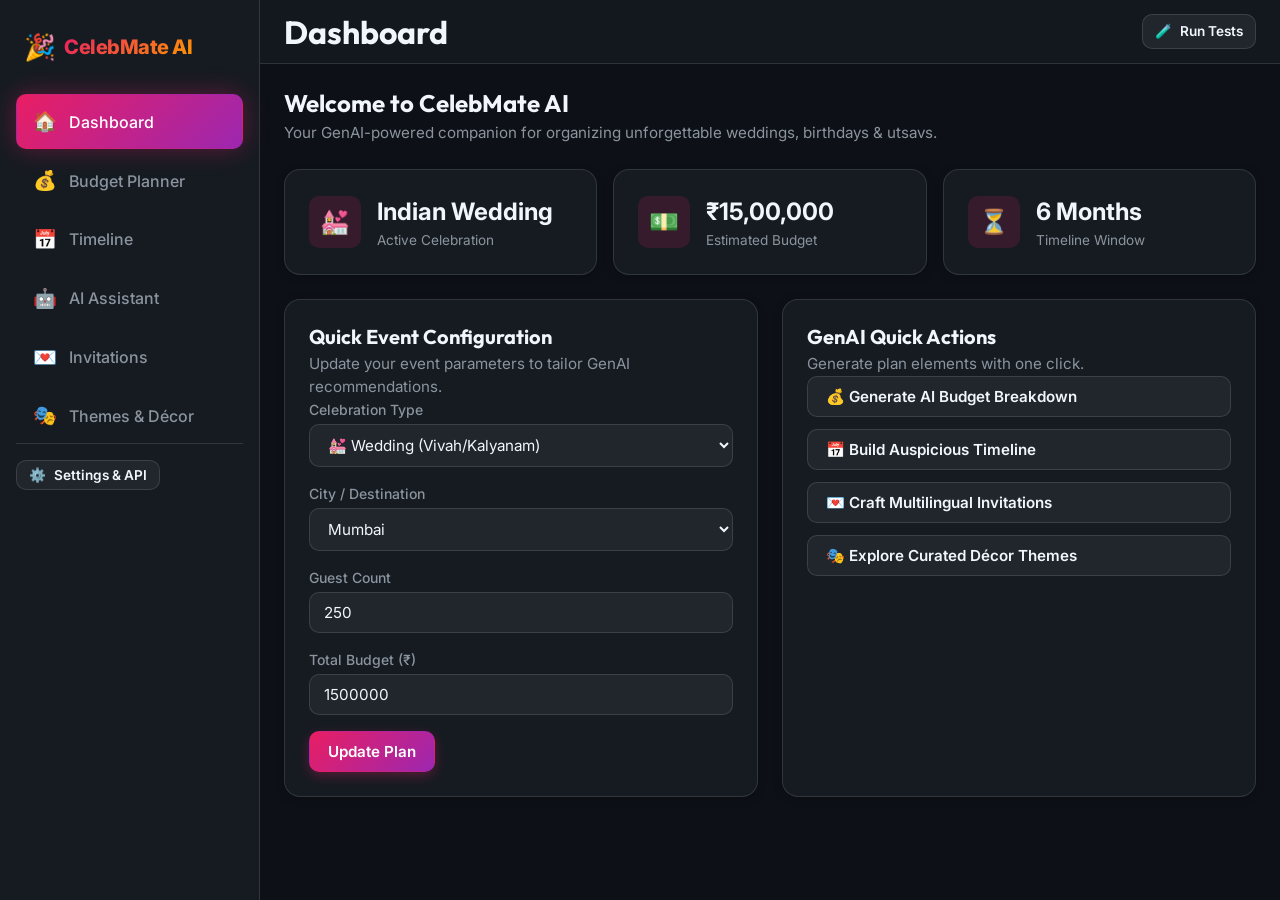
==== index.html @ 242950b4 "feat: build main UI layout and navigation shell" ====
<!DOCTYPE html>
<html lang="en">
<head>
  <meta charset="UTF-8">
  <meta name="viewport" content="width=device-width, initial-scale=1.0">
  <meta name="description" content="CelebMate AI — GenAI-powered Celebration & Event Planner for Indian weddings, birthdays, and community events with AI budget, timeline, and custom ideas.">
  <meta name="theme-color" content="#0D1117">
  <title>CelebMate AI — Smart Celebration & Event Planner</title>
  
  <link rel="preconnect" href="https://fonts.googleapis.com">
  <link rel="preconnect" href="https://fonts.gstatic.com" crossorigin>
  <link href="https://fonts.googleapis.com/css2?family=Inter:wght@400;500;600;700&family=Outfit:wght@500;600;700;800&display=swap" rel="stylesheet">
  
  <link rel="stylesheet" href="css/variables.css">
  <link rel="stylesheet" href="css/base.css">
  <link rel="stylesheet" href="css/components.css">
  <link rel="stylesheet" href="css/modals-toasts.css">
  <link rel="stylesheet" href="css/pages.css">
  <link rel="stylesheet" href="css/features-extra.css">
</head>
<body>
  <a href="#mainContent" class="skip-link">Skip to main content</a>

  <div class="app-container">
    <aside class="sidebar" id="appSidebar" aria-label="Main Navigation">
      <div class="brand-header">
        <span class="brand-logo" aria-hidden="true">🎉</span>
        <span class="brand-title gradient-text">CelebMate AI</span>
      </div>

      <nav>
        <ul class="nav-menu">
          <li class="nav-item">
            <a href="#dashboard" class="nav-link active" data-section="dashboard" aria-label="Dashboard">
              <span class="nav-icon" aria-hidden="true">🏠</span>
              <span>Dashboard</span>
            </a>
          </li>
          <li class="nav-item">
            <a href="#budget" class="nav-link" data-section="budget" aria-label="Budget Planner">
              <span class="nav-icon" aria-hidden="true">💰</span>
              <span>Budget Planner</span>
            </a>
          </li>
          <li class="nav-item">
            <a href="#timeline" class="nav-link" data-section="timeline" aria-label="Timeline Generator">
              <span class="nav-icon" aria-hidden="true">📅</span>
              <span>Timeline</span>
            </a>
          </li>
          <li class="nav-item">
            <a href="#chat" class="nav-link" data-section="chat" aria-label="AI Chat Assistant">
              <span class="nav-icon" aria-hidden="true">🤖</span>
              <span>AI Assistant</span>
            </a>
          </li>
          <li class="nav-item">
            <a href="#invitation" class="nav-link" data-section="invitation" aria-label="Invitation Generator">
              <span class="nav-icon" aria-hidden="true">💌</span>
              <span>Invitations</span>
            </a>
          </li>
          <li class="nav-item">
            <a href="#themes" class="nav-link" data-section="themes" aria-label="Themes and Decor">
              <span class="nav-icon" aria-hidden="true">🎭</span>
              <span>Themes & Décor</span>
            </a>
          </li>
        </ul>
      </nav>

      <div class="sidebar-footer">
        <button id="openSettingsBtn" class="btn btn-secondary btn-sm" aria-label="Open Settings">
          <span aria-hidden="true">⚙️</span> Settings & API
        </button>
      </div>
    </aside>

    <div class="main-content">
      <header class="app-header">
        <div class="header-left">
          <button id="mobileMenuBtn" class="mobile-menu-btn" aria-label="Toggle navigation menu">☰</button>
          <h1 id="headerTitle">Dashboard</h1>
        </div>
        <div class="header-right">
          <a href="tests/test.html" class="btn btn-secondary btn-sm" id="runTestsNavBtn" aria-label="Run Automated Tests">
            <span aria-hidden="true">🧪</span> Run Tests
          </a>
        </div>
      </header>

      <main id="mainContent" class="page-wrapper" tabindex="-1">
        <!-- Dashboard Section -->
        <section id="section-dashboard" class="app-section">
          <div class="section-header">
            <h2>Welcome to CelebMate AI</h2>
            <p class="section-subtitle">Your GenAI-powered companion for organizing unforgettable weddings, birthdays & utsavs.</p>
          </div>

          <div class="grid-3">
            <div class="card stat-card">
              <div class="stat-icon" aria-hidden="true">💒</div>
              <div>
                <div class="stat-value" id="dashEventSummary">Indian Wedding</div>
                <div class="stat-label">Active Celebration</div>
              </div>
            </div>
            <div class="card stat-card">
              <div class="stat-icon" aria-hidden="true">💵</div>
              <div>
                <div class="stat-value" id="dashBudgetSummary">₹15,00,000</div>
                <div class="stat-label">Estimated Budget</div>
              </div>
            </div>
            <div class="card stat-card">
              <div class="stat-icon" aria-hidden="true">⏳</div>
              <div>
                <div class="stat-value" id="dashDaysLeft">6 Months</div>
                <div class="stat-label">Timeline Window</div>
              </div>
            </div>
          </div>

          <div class="grid-2 card-spacing">
            <div class="card">
              <h3>Quick Event Configuration</h3>
              <p class="section-subtitle">Update your event parameters to tailor GenAI recommendations.</p>
              <form id="quickEventForm">
                <div class="form-group">
                  <label for="eventSelect" class="form-label">Celebration Type</label>
                  <select id="eventSelect" class="form-control"></select>
                </div>
                <div class="form-group">
                  <label for="citySelect" class="form-label">City / Destination</label>
                  <select id="citySelect" class="form-control"></select>
                </div>
                <div class="form-group">
                  <label for="guestInput" class="form-label">Guest Count</label>
                  <input type="number" id="guestInput" class="form-control" value="250" min="10" max="10000">
                </div>
                <div class="form-group">
                  <label for="budgetInput" class="form-label">Total Budget (₹)</label>
                  <input type="number" id="budgetInput" class="form-control" value="1500000" min="5000" step="5000">
                </div>
                <button type="submit" class="btn btn-primary" id="saveEventParamsBtn">Update Plan</button>
              </form>
            </div>

            <div class="card">
              <h3>GenAI Quick Actions</h3>
              <p class="section-subtitle">Generate plan elements with one click.</p>
              <div class="nav-menu">
                <button class="btn btn-secondary quick-action-btn" data-target="budget">💰 Generate AI Budget Breakdown</button>
                <button class="btn btn-secondary quick-action-btn" data-target="timeline">📅 Build Auspicious Timeline</button>
                <button class="btn btn-secondary quick-action-btn" data-target="invitation">💌 Craft Multilingual Invitations</button>
                <button class="btn btn-secondary quick-action-btn" data-target="themes">🎭 Explore Curated Décor Themes</button>
              </div>
            </div>
          </div>
        </section>

        <!-- Budget Planner Section -->
        <section id="section-budget" class="app-section hidden" aria-hidden="true"></section>

        <!-- Timeline Section -->
        <section id="section-timeline" class="app-section hidden" aria-hidden="true"></section>

        <!-- Chat Assistant Section -->
        <section id="section-chat" class="app-section hidden" aria-hidden="true"></section>

        <!-- Invitation Generator Section -->
        <section id="section-invitation" class="app-section hidden" aria-hidden="true"></section>

        <!-- Themes Section -->
        <section id="section-themes" class="app-section hidden" aria-hidden="true"></section>
      </main>
    </div>
  </div>

  <!-- Settings / BYOK Modal -->
  <div id="settingsModal" class="modal-backdrop hidden" aria-hidden="true" role="dialog" aria-modal="true" aria-labelledby="settingsModalTitle">
    <div class="modal-dialog">
      <div class="modal-header">
        <h3 id="settingsModalTitle">Settings & Gemini API Key</h3>
        <button id="closeSettingsBtn" class="btn btn-secondary btn-sm" aria-label="Close dialog">✕</button>
      </div>
      <div class="modal-body">
        <p class="section-subtitle">CelebMate AI uses <strong>gemini-3.1-flash-lite</strong>. Enter your personal key below (BYOK pattern). It is saved locally in your browser.</p>
        <div class="form-group">
          <label for="apiKeyInput" class="form-label">Google Gemini API Key</label>
          <input type="password" id="apiKeyInput" class="form-control" placeholder="AIzaSy...">
        </div>
      </div>
      <div class="modal-footer">
        <button id="clearApiKeyBtn" class="btn btn-secondary">Remove Key</button>
        <button id="saveApiKeyBtn" class="btn btn-primary">Save Key</button>
      </div>
    </div>
  </div>

  <div id="toastContainer" class="toast-container" aria-live="polite"></div>

  <script type="module" src="js/app.js"></script>
</body>
</html>
---- css/variables.css ----
/* CelebMate AI — CSS Custom Properties & Design Tokens */
:root {
  /* Brand / Palette (Festive Celebration theme) */
  --color-primary: #E91E63;
  --color-primary-hover: #D81557;
  --color-primary-light: rgba(233, 30, 99, 0.15);
  --color-secondary: #FF9800;
  --color-secondary-hover: #F57C00;
  --color-accent: #9C27B0;
  --color-accent-light: rgba(156, 39, 176, 0.15);

  /* Backgrounds & Surfaces (Sleek Dark Theme) */
  --color-bg-base: #0D1117;
  --color-bg-surface: #161B22;
  --color-bg-surface-elevated: #21262D;
  --color-bg-glass: rgba(22, 27, 34, 0.75);
  --color-bg-glass-card: rgba(255, 255, 255, 0.04);
  --color-border: rgba(240, 246, 252, 0.12);
  --color-border-glow: rgba(233, 30, 99, 0.4);

  /* Text & Hierarchy (WCAG AA Compliant contrast) */
  --color-text-primary: #F0F6FC;
  --color-text-secondary: #8B949E;
  --color-text-muted: #6E7681;
  --color-text-inverse: #0D1117;

  /* Status Colors */
  --color-success: #2EA043;
  --color-success-bg: rgba(46, 160, 67, 0.15);
  --color-warning: #D29922;
  --color-warning-bg: rgba(210, 153, 34, 0.15);
  --color-danger: #F85149;
  --color-danger-bg: rgba(248, 81, 73, 0.15);
  --color-info: #58A6FF;

  /* Typography */
  --font-heading: 'Outfit', -apple-system, BlinkMacSystemFont, 'Segoe UI', sans-serif;
  --font-body: 'Inter', -apple-system, BlinkMacSystemFont, 'Segoe UI', Roboto, sans-serif;
  --font-mono: 'SFMono-Regular', Consolas, 'Liberation Mono', Menlo, monospace;

  /* Spacing */
  --space-2xs: 4px;
  --space-xs: 8px;
  --space-sm: 12px;
  --space-md: 16px;
  --space-lg: 24px;
  --space-xl: 32px;
  --space-2xl: 48px;

  /* Radii & Shadows */
  --radius-sm: 6px;
  --radius-md: 10px;
  --radius-lg: 16px;
  --radius-full: 9999px;
  --shadow-sm: 0 2px 8px rgba(0, 0, 0, 0.25);
  --shadow-md: 0 4px 16px rgba(0, 0, 0, 0.4);
  --shadow-lg: 0 12px 32px rgba(0, 0, 0, 0.55);
  --shadow-glow: 0 0 24px rgba(233, 30, 99, 0.35);

  /* Transitions */
  --transition-fast: 150ms ease;
  --transition-normal: 250ms cubic-bezier(0.4, 0, 0.2, 1);

  /* Layout */
  --sidebar-width: 260px;
  --header-height: 64px;
  --max-content-width: 1280px;
}
---- css/base.css ----
/* CelebMate AI — Base Styles & Reset */
*, *::before, *::after {
  box-sizing: border-box;
  margin: 0;
  padding: 0;
}

html {
  font-size: 16px;
  scroll-behavior: smooth;
  background-color: var(--color-bg-base);
  color: var(--color-text-primary);
  font-family: var(--font-body);
  line-height: 1.5;
  -webkit-font-smoothing: antialiased;
}

body {
  min-height: 100vh;
  display: flex;
  flex-direction: column;
  background-color: var(--color-bg-base);
  color: var(--color-text-primary);
  overflow-x: hidden;
}

/* Accessibility: Skip Navigation Link */
.skip-link {
  position: absolute;
  top: -100px;
  left: var(--space-md);
  background: var(--color-primary);
  color: #fff;
  padding: var(--space-xs) var(--space-md);
  border-radius: var(--radius-sm);
  z-index: 9999;
  text-decoration: none;
  font-weight: 600;
  transition: top var(--transition-fast);
}

.skip-link:focus-visible {
  top: var(--space-md);
  outline: 3px solid var(--color-secondary);
}

/* Accessible Focus Outlines */
:focus-visible {
  outline: 2px solid var(--color-primary);
  outline-offset: 2px;
}

/* Typography Hierarchy */
h1, h2, h3, h4, h5, h6 {
  font-family: var(--font-heading);
  font-weight: 700;
  color: var(--color-text-primary);
  line-height: 1.25;
}

h1 { font-size: 2rem; }
h2 { font-size: 1.5rem; }
h3 { font-size: 1.25rem; }
h4 { font-size: 1.1rem; }

p {
  color: var(--color-text-secondary);
}

a {
  color: var(--color-info);
  text-decoration: none;
  transition: color var(--transition-fast);
}

a:hover {
  text-decoration: underline;
}

/* App Shell Structure */
.app-container {
  display: flex;
  min-height: 100vh;
  width: 100%;
}

.main-content {
  flex: 1;
  display: flex;
  flex-direction: column;
  min-width: 0;
  background-color: var(--color-bg-base);
}

.page-wrapper {
  flex: 1;
  padding: var(--space-lg);
  max-width: var(--max-content-width);
  margin: 0 auto;
  width: 100%;
}

/* Utility Classes */
.hidden {
  display: none !important;
}

.sr-only {
  position: absolute;
  width: 1px;
  height: 1px;
  padding: 0;
  margin: -1px;
  overflow: hidden;
  clip: rect(0, 0, 0, 0);
  white-space: nowrap;
  border: 0;
}

.gradient-text {
  background: linear-gradient(135deg, var(--color-primary), var(--color-secondary));
  -webkit-background-clip: text;
  -webkit-text-fill-color: transparent;
}
---- css/components.css ----
/* CelebMate AI — Reusable Component Styles: Navigation, Header, Buttons, Forms */

/* Sidebar Navigation */
.sidebar {
  width: var(--sidebar-width);
  background-color: var(--color-bg-surface);
  border-right: 1px solid var(--color-border);
  display: flex;
  flex-direction: column;
  padding: var(--space-md);
  transition: transform var(--transition-normal);
  z-index: 100;
}

.brand-header {
  display: flex;
  align-items: center;
  gap: var(--space-xs);
  padding: var(--space-sm) var(--space-xs);
  margin-bottom: var(--space-md);
}

.brand-logo { font-size: 1.6rem; }
.brand-title { font-size: 1.25rem; font-weight: 800; letter-spacing: -0.5px; }

.nav-menu {
  list-style: none;
  display: flex;
  flex-direction: column;
  gap: var(--space-2xs);
  flex: 1;
}

.nav-link {
  display: flex;
  align-items: center;
  gap: var(--space-sm);
  padding: var(--space-sm) var(--space-md);
  border-radius: var(--radius-md);
  color: var(--color-text-secondary);
  font-weight: 500;
  transition: all var(--transition-fast);
  cursor: pointer;
  border: 1px solid transparent;
}

.nav-link:hover, .nav-link:focus-visible {
  color: var(--color-text-primary);
  background: var(--color-bg-surface-elevated);
}

.nav-link.active {
  color: #fff;
  background: linear-gradient(135deg, var(--color-primary), var(--color-accent));
  box-shadow: var(--shadow-glow);
}

.nav-icon { font-size: 1.2rem; }

.sidebar-footer {
  padding-top: var(--space-md);
  border-top: 1px solid var(--color-border);
}

/* Header Component */
.app-header {
  height: var(--header-height);
  background: var(--color-bg-glass);
  backdrop-filter: blur(12px);
  border-bottom: 1px solid var(--color-border);
  display: flex;
  align-items: center;
  justify-content: space-between;
  padding: 0 var(--space-lg);
  position: sticky;
  top: 0;
  z-index: 90;
}

.header-left, .header-right {
  display: flex;
  align-items: center;
  gap: var(--space-sm);
}

.mobile-menu-btn {
  display: none;
  background: transparent;
  border: none;
  color: var(--color-text-primary);
  font-size: 1.5rem;
  cursor: pointer;
  padding: var(--space-2xs);
}

/* Buttons */
.btn {
  display: inline-flex;
  align-items: center;
  justify-content: center;
  gap: var(--space-xs);
  padding: 10px 18px;
  font-size: 0.95rem;
  font-weight: 600;
  border-radius: var(--radius-md);
  cursor: pointer;
  border: 1px solid transparent;
  transition: all var(--transition-fast);
  text-decoration: none;
  font-family: inherit;
}

.btn-primary {
  background: linear-gradient(135deg, var(--color-primary), var(--color-accent));
  color: #fff;
  box-shadow: 0 4px 12px rgba(233, 30, 99, 0.3);
}

.btn-primary:hover:not(:disabled) {
  opacity: 0.92;
  transform: translateY(-1px);
}

.btn-secondary {
  background: var(--color-bg-surface-elevated);
  color: var(--color-text-primary);
  border: 1px solid var(--color-border);
}

.btn-secondary:hover:not(:disabled) {
  background: rgba(255, 255, 255, 0.08);
}

.btn-sm { padding: 6px 12px; font-size: 0.85rem; }
.btn:disabled { opacity: 0.5; cursor: not-allowed; }

/* Forms */
.form-group { margin-bottom: var(--space-md); }

.form-label {
  display: block;
  font-size: 0.875rem;
  font-weight: 500;
  color: var(--color-text-secondary);
  margin-bottom: var(--space-2xs);
}

.form-control {
  width: 100%;
  padding: 10px 14px;
  background-color: var(--color-bg-surface-elevated);
  border: 1px solid var(--color-border);
  border-radius: var(--radius-md);
  color: var(--color-text-primary);
  font-size: 0.95rem;
  font-family: inherit;
  transition: border-color var(--transition-fast);
}

.form-control:focus {
  border-color: var(--color-primary);
  outline: none;
}
---- css/modals-toasts.css ----
/* CelebMate AI — Cards, Modals, Toasts & Layout Helpers */

.card {
  background: var(--color-bg-surface);
  border: 1px solid var(--color-border);
  border-radius: var(--radius-lg);
  padding: var(--space-lg);
  box-shadow: var(--shadow-sm);
  transition: transform var(--transition-fast), border-color var(--transition-fast);
}

.card:hover {
  border-color: var(--color-border-glow);
}

.card-spacing {
  margin-top: var(--space-lg);
}

.quick-action-btn {
  width: 100%;
  justify-content: flex-start;
  margin-bottom: var(--space-xs);
}

/* Modals */
.modal-backdrop {
  position: fixed;
  inset: 0;
  background: rgba(0, 0, 0, 0.7);
  backdrop-filter: blur(4px);
  display: flex;
  align-items: center;
  justify-content: center;
  z-index: 1000;
  padding: var(--space-md);
}

.modal-dialog {
  background: var(--color-bg-surface);
  border: 1px solid var(--color-border);
  border-radius: var(--radius-lg);
  max-width: 520px;
  width: 100%;
  box-shadow: var(--shadow-lg);
  overflow: hidden;
}

.modal-header {
  padding: var(--space-md) var(--space-lg);
  border-bottom: 1px solid var(--color-border);
  display: flex;
  align-items: center;
  justify-content: space-between;
}

.modal-body {
  padding: var(--space-lg);
  max-height: 70vh;
  overflow-y: auto;
}

.modal-footer {
  padding: var(--space-sm) var(--space-lg);
  border-top: 1px solid var(--color-border);
  display: flex;
  justify-content: flex-end;
  gap: var(--space-xs);
}

/* Toast Notifications */
.toast-container {
  position: fixed;
  bottom: var(--space-lg);
  right: var(--space-lg);
  z-index: 2000;
  display: flex;
  flex-direction: column;
  gap: var(--space-xs);
}

.toast {
  background: var(--color-bg-surface-elevated);
  border: 1px solid var(--color-border);
  padding: var(--space-sm) var(--space-md);
  border-radius: var(--radius-md);
  color: var(--color-text-primary);
  font-size: 0.9rem;
  box-shadow: var(--shadow-md);
  display: flex;
  align-items: center;
  gap: var(--space-xs);
}
---- css/pages.css ----
/* CelebMate AI — Pages CSS: Dashboard, Budget, and Timeline */

/* Grid Layouts */
.grid-2 {
  display: grid;
  grid-template-columns: repeat(auto-fit, minmax(320px, 1fr));
  gap: var(--space-lg);
}

.grid-3 {
  display: grid;
  grid-template-columns: repeat(auto-fit, minmax(260px, 1fr));
  gap: var(--space-md);
}

/* Page Section Header */
.section-header {
  margin-bottom: var(--space-lg);
}

.section-subtitle {
  color: var(--color-text-secondary);
  font-size: 0.95rem;
  margin-top: var(--space-2xs);
}

/* Dashboard Metrics */
.stat-card {
  display: flex;
  align-items: center;
  gap: var(--space-md);
}

.stat-icon {
  width: 52px;
  height: 52px;
  border-radius: var(--radius-md);
  background: var(--color-primary-light);
  color: var(--color-primary);
  display: flex;
  align-items: center;
  justify-content: center;
  font-size: 1.5rem;
}

.stat-value {
  font-size: 1.5rem;
  font-weight: 700;
  color: var(--color-text-primary);
}

.stat-label {
  font-size: 0.85rem;
  color: var(--color-text-secondary);
}

/* Budget Feature */
.budget-chart-container {
  display: flex;
  flex-direction: column;
  align-items: center;
  justify-content: center;
  padding: var(--space-md);
}

.budget-donut {
  width: 180px;
  height: 180px;
  border-radius: 50%;
  display: flex;
  align-items: center;
  justify-content: center;
  position: relative;
  margin-bottom: var(--space-md);
  background: conic-gradient(
    var(--color-primary) 0% 35%,
    var(--color-secondary) 35% 60%,
    var(--color-accent) 60% 80%,
    var(--color-info) 80% 100%
  );
}

.donut-inner {
  width: 120px;
  height: 120px;
  background: var(--color-bg-surface);
  border-radius: 50%;
  display: flex;
  flex-direction: column;
  align-items: center;
  justify-content: center;
}

.donut-total {
  font-size: 1.1rem;
  font-weight: 700;
  color: var(--color-text-primary);
}

.donut-sub {
  font-size: 0.75rem;
  color: var(--color-text-secondary);
}

.budget-item {
  display: flex;
  justify-content: space-between;
  align-items: center;
  padding: var(--space-xs) 0;
  border-bottom: 1px solid var(--color-border);
}

/* Timeline Feature */
.timeline-list {
  display: flex;
  flex-direction: column;
  gap: var(--space-sm);
}

.timeline-item {
  display: flex;
  align-items: flex-start;
  gap: var(--space-md);
  padding: var(--space-md);
  background: var(--color-bg-surface-elevated);
  border-radius: var(--radius-md);
  border: 1px solid var(--color-border);
}

.timeline-checkbox {
  width: 20px;
  height: 20px;
  accent-color: var(--color-primary);
  margin-top: 3px;
  cursor: pointer;
}

.timeline-details {
  flex: 1;
}

.timeline-item.completed .timeline-task {
  text-decoration: line-through;
  opacity: 0.6;
}
---- css/features-extra.css ----
/* CelebMate AI — Chat, Invitations, Themes, and Responsive Breakpoints */

/* Chat Assistant Feature */
.chat-box {
  display: flex;
  flex-direction: column;
  height: 480px;
}

.chat-messages {
  flex: 1;
  overflow-y: auto;
  display: flex;
  flex-direction: column;
  gap: var(--space-sm);
  padding: var(--space-md);
}

.message-bubble {
  max-width: 80%;
  padding: var(--space-sm) var(--space-md);
  border-radius: var(--radius-md);
  font-size: 0.95rem;
  line-height: 1.45;
}

.message-user {
  align-self: flex-end;
  background: var(--color-primary);
  color: #fff;
  border-bottom-right-radius: 2px;
}

.message-ai {
  align-self: flex-start;
  background: var(--color-bg-surface-elevated);
  border: 1px solid var(--color-border);
  color: var(--color-text-primary);
  border-bottom-left-radius: 2px;
}

.chat-input-row {
  display: flex;
  gap: var(--space-xs);
  padding: var(--space-sm) var(--space-md);
  border-top: 1px solid var(--color-border);
}

/* Invitation & Theme Chips */
.tag-chips {
  display: flex;
  flex-wrap: wrap;
  gap: var(--space-xs);
  margin-top: var(--space-xs);
}

.chip-btn {
  padding: 6px 14px;
  background: var(--color-bg-surface-elevated);
  border: 1px solid var(--color-border);
  border-radius: var(--radius-full);
  color: var(--color-text-secondary);
  cursor: pointer;
  font-size: 0.85rem;
  transition: all var(--transition-fast);
}

.chip-btn.active, .chip-btn:hover {
  background: var(--color-primary-light);
  border-color: var(--color-primary);
  color: var(--color-primary);
}

/* Color Swatches for Themes */
.swatch-group {
  display: flex;
  gap: var(--space-xs);
  margin: var(--space-xs) 0;
}

.swatch {
  width: 28px;
  height: 28px;
  border-radius: 50%;
  border: 2px solid var(--color-border);
}

/* Responsive Breakpoints */
@media (max-width: 840px) {
  .sidebar {
    position: fixed;
    top: 0;
    bottom: 0;
    left: 0;
    transform: translateX(-100%);
  }

  .sidebar.open {
    transform: translateX(0);
  }

  .mobile-menu-btn {
    display: block;
  }
}
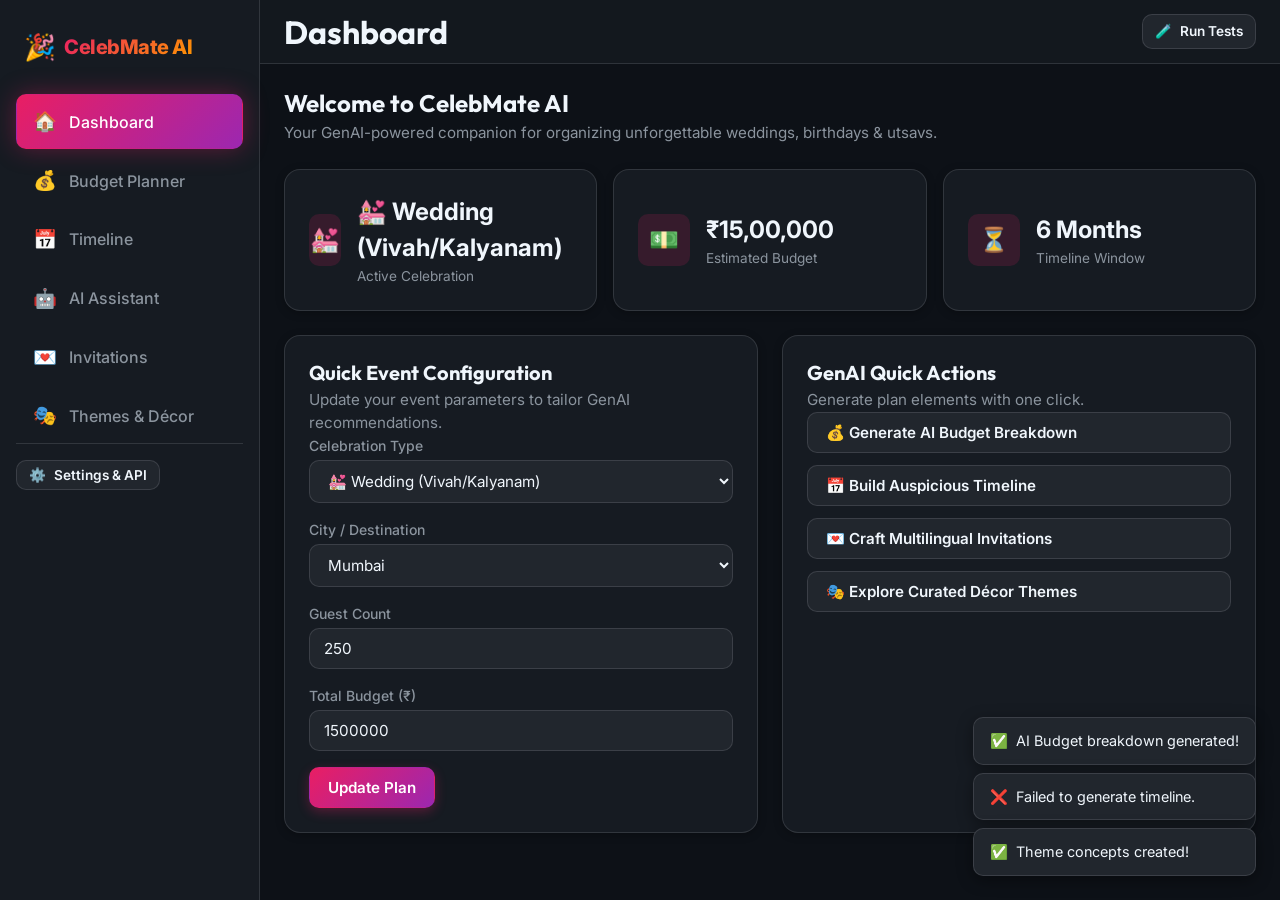
==== commit 495296c6: "feat: enhance invitation card with PDF export, event type sync, and markdown cleanup" ====
--- a/index.html
+++ b/index.html
@@ -17,10 +17,10 @@
   <link rel="stylesheet" href="css/modals-toasts.css">
   <link rel="stylesheet" href="css/pages.css">
   <link rel="stylesheet" href="css/features-extra.css">
+  <link rel="stylesheet" href="css/invitation-card.css">
 </head>
 <body>
   <a href="#mainContent" class="skip-link">Skip to main content</a>
-
   <div class="app-container">
     <aside class="sidebar" id="appSidebar" aria-label="Main Navigation">
       <div class="brand-header">
--- a/css/features-extra.css
+++ b/css/features-extra.css
@@ -1,4 +1,4 @@
-/* CelebMate AI — Chat, Invitations, Themes, and Responsive Breakpoints */
+/* CelebMate AI — Chat, Invitations, Themes, and Responsive Optimization */
 
 /* Chat Assistant Feature */
 .chat-box {
@@ -55,7 +55,8 @@
 }
 
 .chip-btn {
-  padding: 6px 14px;
+  padding: 8px 16px;
+  min-height: 40px;
   background: var(--color-bg-surface-elevated);
   border: 1px solid var(--color-border);
   border-radius: var(--radius-full);
@@ -79,13 +80,14 @@
 }
 
 .swatch {
-  width: 28px;
-  height: 28px;
+  width: 32px;
+  height: 32px;
   border-radius: 50%;
   border: 2px solid var(--color-border);
+  background-color: var(--swatch-bg, var(--color-primary));
 }
 
-/* Responsive Breakpoints */
+/* Responsive Breakpoints & Mobile Optimization */
 @media (max-width: 840px) {
   .sidebar {
     position: fixed;
@@ -93,6 +95,7 @@
     bottom: 0;
     left: 0;
     transform: translateX(-100%);
+    box-shadow: var(--shadow-lg);
   }
 
   .sidebar.open {
@@ -100,6 +103,41 @@
   }
 
   .mobile-menu-btn {
-    display: block;
+    display: flex;
+    align-items: center;
+    justify-content: center;
+    min-width: 44px;
+    min-height: 44px;
+  }
+
+  .page-wrapper {
+    padding: var(--space-md);
+  }
+
+  .grid-2, .grid-3 {
+    grid-template-columns: 1fr;
+  }
+
+  .message-bubble {
+    max-width: 90%;
+  }
+
+  .btn {
+    min-height: 44px;
   }
 }
+
+@media (max-width: 480px) {
+  .app-header {
+    padding: 0 var(--space-sm);
+  }
+
+  .header-left h1 {
+    font-size: 1.25rem;
+  }
+
+  .stat-card {
+    flex-direction: column;
+    align-items: flex-start;
+  }
+}
--- a/css/invitation-card.css
+++ b/css/invitation-card.css
@@ -0,0 +1,59 @@
+/* CelebMate AI — Celebration Invitation Card & Print Styling */
+
+.celebration-card {
+  background: linear-gradient(145deg, rgba(255, 255, 255, 0.05), rgba(255, 152, 0, 0.05));
+  border: 2px solid var(--color-secondary);
+  border-radius: var(--radius-lg);
+  padding: var(--space-lg);
+  text-align: center;
+  position: relative;
+  box-shadow: 0 8px 32px rgba(255, 152, 0, 0.12);
+  transition: transform var(--transition-fast);
+}
+
+.card-header-motif {
+  font-size: 1.4rem;
+  margin-bottom: var(--space-xs);
+  letter-spacing: 4px;
+}
+
+.card-header-title {
+  font-size: 1.15rem;
+  font-weight: 700;
+  color: var(--color-secondary);
+  margin-bottom: var(--space-xs);
+  letter-spacing: 0.5px;
+}
+
+.card-divider {
+  border: none;
+  height: 1px;
+  background: linear-gradient(90deg, transparent, var(--color-secondary), transparent);
+  margin: var(--space-sm) 0;
+}
+
+.card-message-body {
+  font-size: 0.95rem;
+  line-height: 1.7;
+  color: var(--color-text-primary);
+  white-space: pre-wrap;
+  text-align: left;
+  padding: var(--space-xs) var(--space-sm);
+}
+
+.card-highlight {
+  color: var(--color-secondary);
+  font-weight: 700;
+}
+
+.card-actions-row {
+  display: flex;
+  gap: var(--space-sm);
+  margin-top: var(--space-md);
+  flex-wrap: wrap;
+}
+
+.card-actions-row .btn {
+  flex: 1;
+  min-width: 140px;
+}
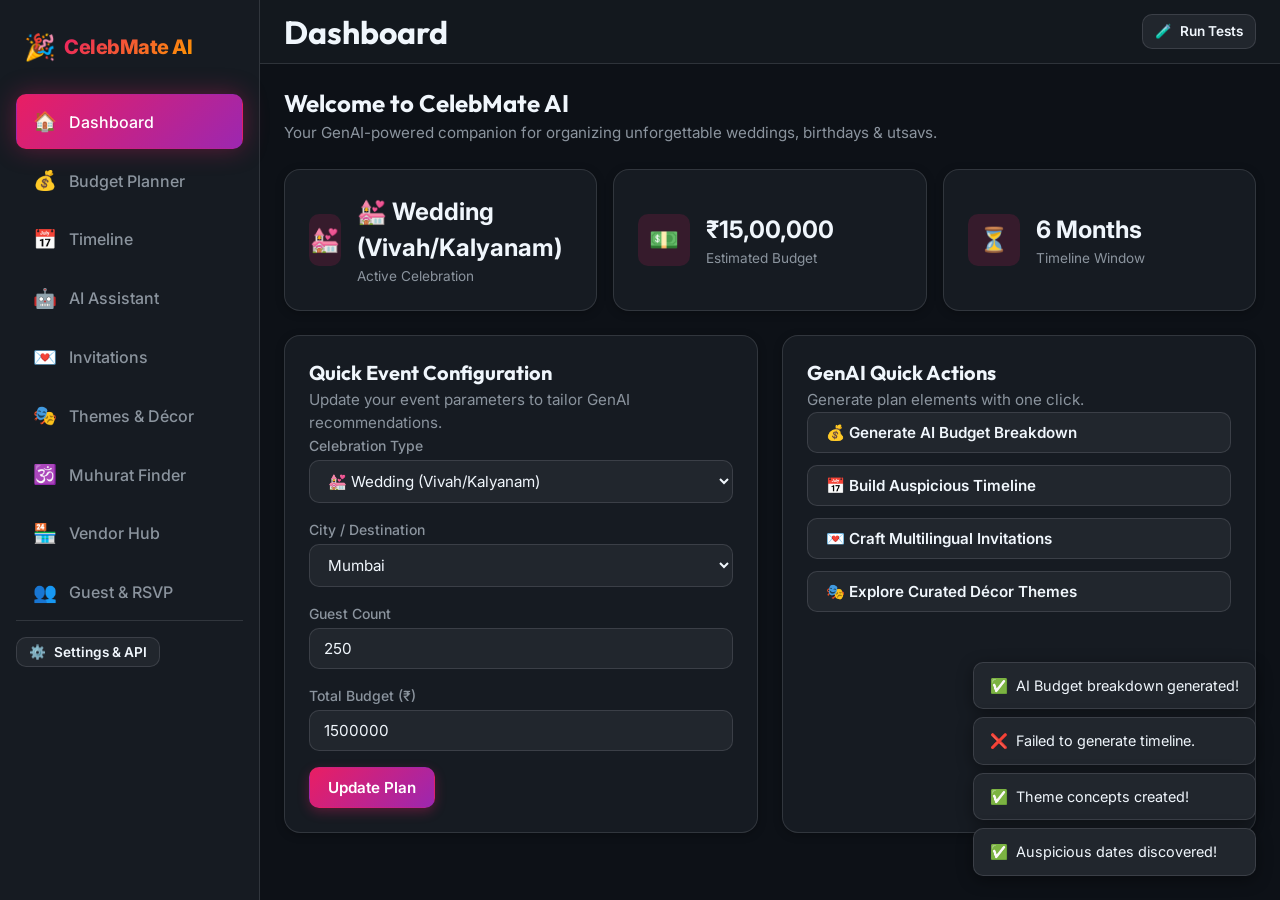
==== commit bfd9cb40: "feat: implement Phase 2 with Muhurat Finder, Vendor Hub, and Guest RSVP Tracker" ====
--- a/index.html
+++ b/index.html
@@ -18,6 +18,7 @@
   <link rel="stylesheet" href="css/pages.css">
   <link rel="stylesheet" href="css/features-extra.css">
   <link rel="stylesheet" href="css/invitation-card.css">
+  <link rel="stylesheet" href="css/phase2.css">
 </head>
 <body>
   <a href="#mainContent" class="skip-link">Skip to main content</a>
@@ -30,42 +31,15 @@
 
       <nav>
         <ul class="nav-menu">
-          <li class="nav-item">
-            <a href="#dashboard" class="nav-link active" data-section="dashboard" aria-label="Dashboard">
-              <span class="nav-icon" aria-hidden="true">🏠</span>
-              <span>Dashboard</span>
-            </a>
-          </li>
-          <li class="nav-item">
-            <a href="#budget" class="nav-link" data-section="budget" aria-label="Budget Planner">
-              <span class="nav-icon" aria-hidden="true">💰</span>
-              <span>Budget Planner</span>
-            </a>
-          </li>
-          <li class="nav-item">
-            <a href="#timeline" class="nav-link" data-section="timeline" aria-label="Timeline Generator">
-              <span class="nav-icon" aria-hidden="true">📅</span>
-              <span>Timeline</span>
-            </a>
-          </li>
-          <li class="nav-item">
-            <a href="#chat" class="nav-link" data-section="chat" aria-label="AI Chat Assistant">
-              <span class="nav-icon" aria-hidden="true">🤖</span>
-              <span>AI Assistant</span>
-            </a>
-          </li>
-          <li class="nav-item">
-            <a href="#invitation" class="nav-link" data-section="invitation" aria-label="Invitation Generator">
-              <span class="nav-icon" aria-hidden="true">💌</span>
-              <span>Invitations</span>
-            </a>
-          </li>
-          <li class="nav-item">
-            <a href="#themes" class="nav-link" data-section="themes" aria-label="Themes and Decor">
-              <span class="nav-icon" aria-hidden="true">🎭</span>
-              <span>Themes & Décor</span>
-            </a>
-          </li>
+          <li class="nav-item"><a href="#dashboard" class="nav-link active" data-section="dashboard" aria-label="Dashboard"><span class="nav-icon" aria-hidden="true">🏠</span><span>Dashboard</span></a></li>
+          <li class="nav-item"><a href="#budget" class="nav-link" data-section="budget" aria-label="Budget Planner"><span class="nav-icon" aria-hidden="true">💰</span><span>Budget Planner</span></a></li>
+          <li class="nav-item"><a href="#timeline" class="nav-link" data-section="timeline" aria-label="Timeline Generator"><span class="nav-icon" aria-hidden="true">📅</span><span>Timeline</span></a></li>
+          <li class="nav-item"><a href="#chat" class="nav-link" data-section="chat" aria-label="AI Chat Assistant"><span class="nav-icon" aria-hidden="true">🤖</span><span>AI Assistant</span></a></li>
+          <li class="nav-item"><a href="#invitation" class="nav-link" data-section="invitation" aria-label="Invitation Generator"><span class="nav-icon" aria-hidden="true">💌</span><span>Invitations</span></a></li>
+          <li class="nav-item"><a href="#themes" class="nav-link" data-section="themes" aria-label="Themes and Decor"><span class="nav-icon" aria-hidden="true">🎭</span><span>Themes & Décor</span></a></li>
+          <li class="nav-item"><a href="#muhurat" class="nav-link" data-section="muhurat" aria-label="Muhurat Finder"><span class="nav-icon" aria-hidden="true">🕉️</span><span>Muhurat Finder</span></a></li>
+          <li class="nav-item"><a href="#vendors" class="nav-link" data-section="vendors" aria-label="Vendor Hub"><span class="nav-icon" aria-hidden="true">🏪</span><span>Vendor Hub</span></a></li>
+          <li class="nav-item"><a href="#guests" class="nav-link" data-section="guests" aria-label="Guest and RSVP"><span class="nav-icon" aria-hidden="true">👥</span><span>Guest & RSVP</span></a></li>
         </ul>
       </nav>
 
@@ -173,6 +147,12 @@
 
         <!-- Themes Section -->
         <section id="section-themes" class="app-section hidden" aria-hidden="true"></section>
+        <!-- Muhurat Section -->
+        <section id="section-muhurat" class="app-section hidden" aria-hidden="true"></section>
+        <!-- Vendors Section -->
+        <section id="section-vendors" class="app-section hidden" aria-hidden="true"></section>
+        <!-- Guests Section -->
+        <section id="section-guests" class="app-section hidden" aria-hidden="true"></section>
       </main>
     </div>
   </div>
--- a/css/phase2.css
+++ b/css/phase2.css
@@ -0,0 +1,114 @@
+/* CelebMate AI — Phase 2 Styling: Muhurat, Vendor Hub, and Guest RSVP */
+
+/* Muhurat / Auspicious Date Cards */
+.muhurat-grid {
+  display: grid;
+  grid-template-columns: repeat(auto-fit, minmax(280px, 1fr));
+  gap: var(--space-md);
+  margin-top: var(--space-md);
+}
+
+.muhurat-card {
+  background: var(--color-bg-surface-elevated);
+  border: 1px solid var(--color-border);
+  border-radius: var(--radius-lg);
+  padding: var(--space-md);
+  transition: transform var(--transition-fast), border-color var(--transition-fast);
+}
+
+.muhurat-card:hover {
+  border-color: var(--color-secondary);
+  transform: translateY(-2px);
+}
+
+.muhurat-date-badge {
+  display: inline-flex;
+  align-items: center;
+  gap: var(--space-2xs);
+  padding: 4px 10px;
+  border-radius: var(--radius-full);
+  background: var(--color-secondary-hover);
+  color: #fff;
+  font-weight: 700;
+  font-size: 0.85rem;
+  margin-bottom: var(--space-xs);
+}
+
+.muhurat-meta-row {
+  display: flex;
+  justify-content: space-between;
+  font-size: 0.85rem;
+  padding: var(--space-2xs) 0;
+  border-bottom: 1px solid var(--color-border);
+  color: var(--color-text-secondary);
+}
+
+.muhurat-meta-val {
+  color: var(--color-text-primary);
+  font-weight: 600;
+}
+
+/* Vendor Hub Components */
+.vendor-category-bar {
+  display: flex;
+  gap: var(--space-xs);
+  overflow-x: auto;
+  padding-bottom: var(--space-xs);
+  margin-bottom: var(--space-md);
+}
+
+.vendor-card {
+  display: flex;
+  flex-direction: column;
+  justify-content: space-between;
+  background: var(--color-bg-surface);
+  border: 1px solid var(--color-border);
+  border-radius: var(--radius-md);
+  padding: var(--space-md);
+  gap: var(--space-xs);
+}
+
+.vendor-status-pill {
+  padding: 4px 8px;
+  border-radius: var(--radius-sm);
+  font-size: 0.75rem;
+  font-weight: 600;
+  cursor: pointer;
+  border: none;
+  width: fit-content;
+}
+
+.status-to-contact { background: var(--color-warning-bg); color: var(--color-warning); }
+.status-shortlisted { background: var(--color-primary-light); color: var(--color-primary); }
+.status-booked { background: var(--color-success-bg); color: var(--color-success); }
+
+/* Guest & RSVP Components */
+.guest-metrics-bar {
+  display: grid;
+  grid-template-columns: repeat(auto-fit, minmax(130px, 1fr));
+  gap: var(--space-sm);
+  margin-bottom: var(--space-md);
+}
+
+.guest-item-row {
+  display: flex;
+  align-items: center;
+  justify-content: space-between;
+  padding: var(--space-sm);
+  background: var(--color-bg-surface-elevated);
+  border: 1px solid var(--color-border);
+  border-radius: var(--radius-md);
+  margin-bottom: var(--space-xs);
+  flex-wrap: wrap;
+  gap: var(--space-xs);
+}
+
+.diet-pill {
+  font-size: 0.75rem;
+  padding: 3px 8px;
+  border-radius: var(--radius-full);
+}
+
+.diet-veg { background: rgba(46, 160, 67, 0.2); color: #3fb950; }
+.diet-nonveg { background: rgba(248, 81, 73, 0.2); color: #f85149; }
+.diet-jain { background: rgba(255, 152, 0, 0.2); color: #ffa726; }
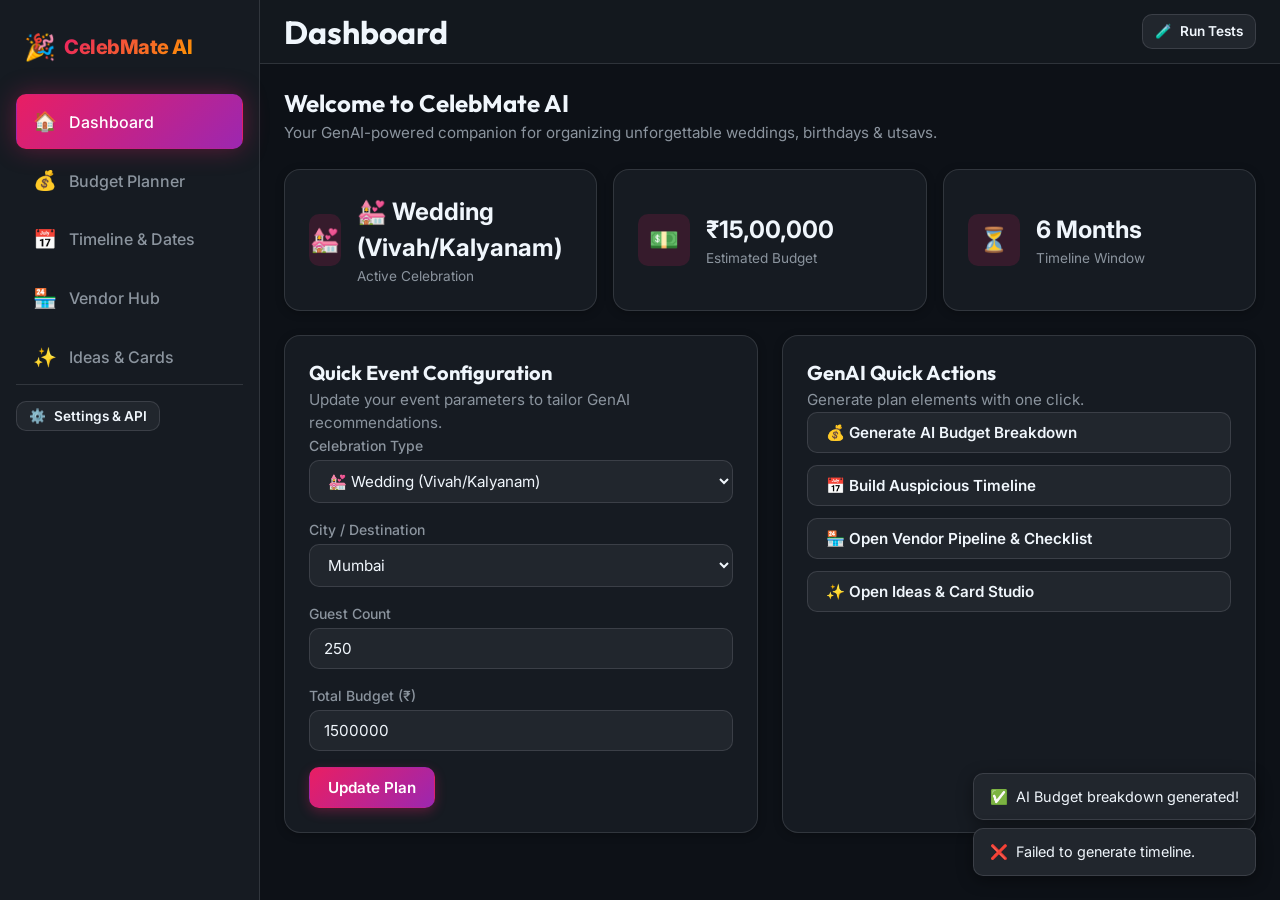
==== commit 7341dd16: "refactor: streamline architecture into 4 core pillars and consolidate navigation" ====
--- a/index.html
+++ b/index.html
@@ -33,13 +33,9 @@
         <ul class="nav-menu">
           <li class="nav-item"><a href="#dashboard" class="nav-link active" data-section="dashboard" aria-label="Dashboard"><span class="nav-icon" aria-hidden="true">🏠</span><span>Dashboard</span></a></li>
           <li class="nav-item"><a href="#budget" class="nav-link" data-section="budget" aria-label="Budget Planner"><span class="nav-icon" aria-hidden="true">💰</span><span>Budget Planner</span></a></li>
-          <li class="nav-item"><a href="#timeline" class="nav-link" data-section="timeline" aria-label="Timeline Generator"><span class="nav-icon" aria-hidden="true">📅</span><span>Timeline</span></a></li>
-          <li class="nav-item"><a href="#chat" class="nav-link" data-section="chat" aria-label="AI Chat Assistant"><span class="nav-icon" aria-hidden="true">🤖</span><span>AI Assistant</span></a></li>
-          <li class="nav-item"><a href="#invitation" class="nav-link" data-section="invitation" aria-label="Invitation Generator"><span class="nav-icon" aria-hidden="true">💌</span><span>Invitations</span></a></li>
-          <li class="nav-item"><a href="#themes" class="nav-link" data-section="themes" aria-label="Themes and Decor"><span class="nav-icon" aria-hidden="true">🎭</span><span>Themes & Décor</span></a></li>
-          <li class="nav-item"><a href="#muhurat" class="nav-link" data-section="muhurat" aria-label="Muhurat Finder"><span class="nav-icon" aria-hidden="true">🕉️</span><span>Muhurat Finder</span></a></li>
+          <li class="nav-item"><a href="#timeline" class="nav-link" data-section="timeline" aria-label="Timeline & Dates"><span class="nav-icon" aria-hidden="true">📅</span><span>Timeline & Dates</span></a></li>
           <li class="nav-item"><a href="#vendors" class="nav-link" data-section="vendors" aria-label="Vendor Hub"><span class="nav-icon" aria-hidden="true">🏪</span><span>Vendor Hub</span></a></li>
-          <li class="nav-item"><a href="#guests" class="nav-link" data-section="guests" aria-label="Guest and RSVP"><span class="nav-icon" aria-hidden="true">👥</span><span>Guest & RSVP</span></a></li>
+          <li class="nav-item"><a href="#ideas" class="nav-link" data-section="ideas" aria-label="Ideas & Invitations"><span class="nav-icon" aria-hidden="true">✨</span><span>Ideas & Cards</span></a></li>
         </ul>
       </nav>
 
@@ -126,8 +122,8 @@
               <div class="nav-menu">
                 <button class="btn btn-secondary quick-action-btn" data-target="budget">💰 Generate AI Budget Breakdown</button>
                 <button class="btn btn-secondary quick-action-btn" data-target="timeline">📅 Build Auspicious Timeline</button>
-                <button class="btn btn-secondary quick-action-btn" data-target="invitation">💌 Craft Multilingual Invitations</button>
-                <button class="btn btn-secondary quick-action-btn" data-target="themes">🎭 Explore Curated Décor Themes</button>
+                <button class="btn btn-secondary quick-action-btn" data-target="vendors">🏪 Open Vendor Pipeline & Checklist</button>
+                <button class="btn btn-secondary quick-action-btn" data-target="ideas">✨ Open Ideas & Card Studio</button>
               </div>
             </div>
           </div>
@@ -135,24 +131,12 @@
 
         <!-- Budget Planner Section -->
         <section id="section-budget" class="app-section hidden" aria-hidden="true"></section>
-
         <!-- Timeline Section -->
         <section id="section-timeline" class="app-section hidden" aria-hidden="true"></section>
-
-        <!-- Chat Assistant Section -->
-        <section id="section-chat" class="app-section hidden" aria-hidden="true"></section>
-
-        <!-- Invitation Generator Section -->
-        <section id="section-invitation" class="app-section hidden" aria-hidden="true"></section>
-
-        <!-- Themes Section -->
-        <section id="section-themes" class="app-section hidden" aria-hidden="true"></section>
-        <!-- Muhurat Section -->
-        <section id="section-muhurat" class="app-section hidden" aria-hidden="true"></section>
         <!-- Vendors Section -->
         <section id="section-vendors" class="app-section hidden" aria-hidden="true"></section>
-        <!-- Guests Section -->
-        <section id="section-guests" class="app-section hidden" aria-hidden="true"></section>
+        <!-- Ideas & Cards Studio Section -->
+        <section id="section-ideas" class="app-section hidden" aria-hidden="true"></section>
       </main>
     </div>
   </div>
